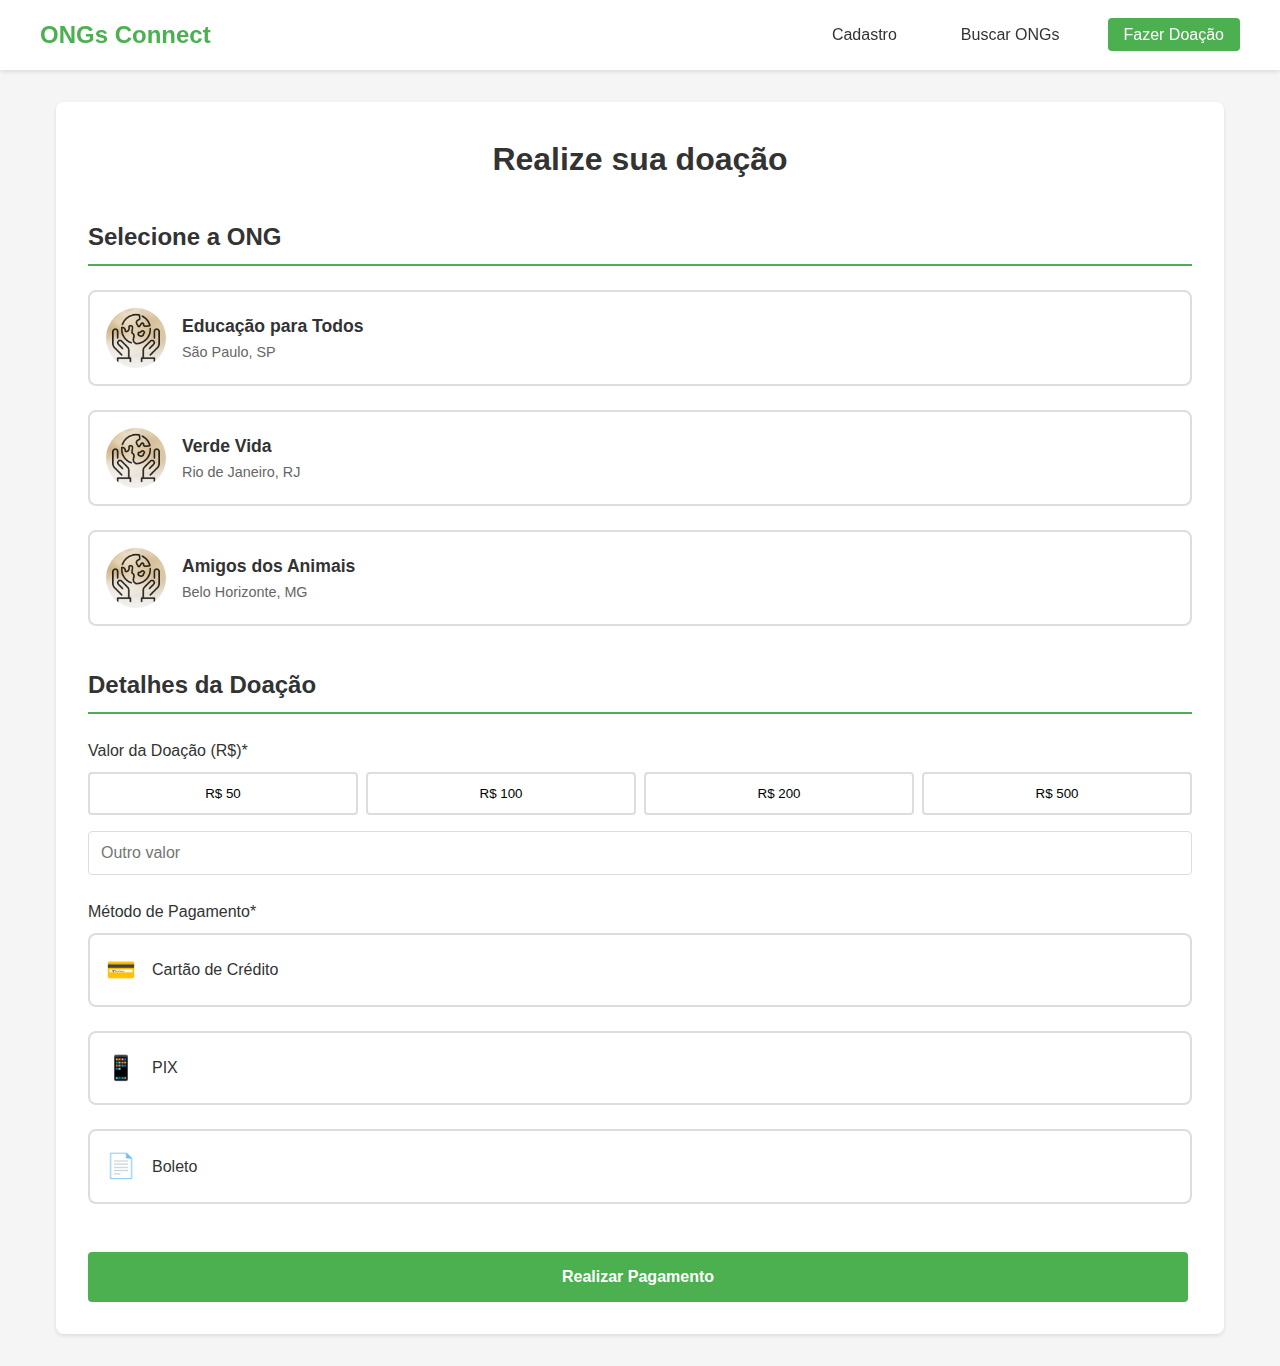
==== doacao.html @ fe6bc961 "Projeto IHC" ====
<!DOCTYPE html>
<html lang="pt-BR">
<head>
    <meta charset="UTF-8">
    <meta name="viewport" content="width=device-width, initial-scale=1.0">
    <title>Fazer Doação - Plataforma de Conexão ONGs</title>
    <link rel="stylesheet" href="style.css">
</head>
<body>
    <nav class="navbar">
        <div class="nav-container">
            <a href="/" class="logo">ONGs Connect</a>
            <ul class="nav-links">
                <li><a href="/">Cadastro</a></li>
                <li><a href="/busca-ongs.html">Buscar ONGs</a></li>
                <li><a href="/doacao.html" class="active">Fazer Doação</a></li>
            </ul>
        </div>
    </nav>

    <div class="container">
        <main class="donation-form">
            <h1>Realize sua doação</h1>

            <!-- Seleção de ONG -->
            <section class="ong-selection">
                <h2>Selecione a ONG</h2>
                <div class="ongs-list">
                    <div class="ong-option">
                        <input type="radio" id="ong1" name="ong" value="educacao-para-todos">
                        <label for="ong1">
                            <img src="/ONGs.png" alt="Lista de ONGs" class="ong-image" alt="Educação para Todos">
                            <div class="ong-details">
                                <h3>Educação para Todos</h3>
                                <p>São Paulo, SP</p>
                            </div>
                        </label>
                    </div>

                    <div class="ong-option">
                        <input type="radio" id="ong2" name="ong" value="verde-vida">
                        <label for="ong2">
                            <img src="/ONGs.png" alt="Lista de ONGs" class="ong-image" alt="Verde Vida">
                            <div class="ong-details">
                                <h3>Verde Vida</h3>
                                <p>Rio de Janeiro, RJ</p>
                            </div>
                        </label>
                    </div>

                    <div class="ong-option">
                        <input type="radio" id="ong3" name="ong" value="amigos-dos-animais">
                        <label for="ong3">
                            <img src="/ONGs.png" alt="Lista de ONGs" class="ong-image" alt="Amigos dos Animais">
                            <div class="ong-details">
                                <h3>Amigos dos Animais</h3>
                                <p>Belo Horizonte, MG</p>
                            </div>
                        </label>
                    </div>
                </div>
            </section>

            <!-- Formulário de Doação -->
            <form id="donationForm" class="donation-details">
                <h2>Detalhes da Doação</h2>
                
                <div class="form-group">
                    <label for="amount">Valor da Doação (R$)*</label>
                    <div class="amount-options">
                        <button type="button" class="amount-option" data-value="50">R$ 50</button>
                        <button type="button" class="amount-option" data-value="100">R$ 100</button>
                        <button type="button" class="amount-option" data-value="200">R$ 200</button>
                        <button type="button" class="amount-option" data-value="500">R$ 500</button>
                    </div>
                    <input type="number" id="amount" name="amount" min="1" step="0.01" required placeholder="Outro valor">
                </div>

                <div class="form-group">
                    <label for="payment">Método de Pagamento*</label>
                    <div class="payment-methods">
                        <div class="payment-option">
                            <input type="radio" id="credit-card" name="payment" value="credit-card" required>
                            <label for="credit-card">
                                <span class="payment-icon">💳</span>
                                Cartão de Crédito
                            </label>
                        </div>
                        <div class="payment-option">
                            <input type="radio" id="pix" name="payment" value="pix">
                            <label for="pix">
                                <span class="payment-icon">📱</span>
                                PIX
                            </label>
                        </div>
                        <div class="payment-option">
                            <input type="radio" id="boleto" name="payment" value="boleto">
                            <label for="boleto">
                                <span class="payment-icon">📄</span>
                                Boleto
                            </label>
                        </div>
                    </div>
                </div>

                <!-- Campos do Cartão de Crédito (inicialmente ocultos) -->
                <div id="creditCardFields" class="payment-fields" style="display: none;">
                    <div class="form-group">
                        <label for="card-number">Número do Cartão*</label>
                        <input type="text" id="card-number" placeholder="1234 5678 9012 3456" maxlength="19">
                    </div>
                    <div class="form-row">
                        <div class="form-group">
                            <label for="card-expiry">Validade*</label>
                            <input type="text" id="card-expiry" placeholder="MM/AA" maxlength="5">
                        </div>
                        <div class="form-group">
                            <label for="card-cvv">CVV*</label>
                            <input type="text" id="card-cvv" placeholder="123" maxlength="3">
                        </div>
                    </div>
                    <div class="form-group">
                        <label for="card-name">Nome no Cartão*</label>
                        <input type="text" id="card-name" placeholder="Nome como está no cartão">
                    </div>
                </div>

                <button type="submit" class="submit-button">Realizar Pagamento</button>
            </form>
        </main>
    </div>

    <!-- Modal de Confirmação -->
    <div id="confirmationModal" class="modal">
        <div class="modal-content">
            <h2>Doação Confirmada!</h2>
            <div class="confirmation-details">
                <p>Sua doação foi processada com sucesso.</p>
                <div class="transaction-details">
                    <h3>Detalhes da Transação</h3>
                    <p><strong>ONG:</strong> <span id="confirmOng"></span></p>
                    <p><strong>Valor:</strong> R$ <span id="confirmAmount"></span></p>
                    <p><strong>Data:</strong> <span id="confirmDate"></span></p>
                    <p><strong>Método de Pagamento:</strong> <span id="confirmPayment"></span></p>
                    <p><strong>Número da Transação:</strong> <span id="confirmTransaction"></span></p>
                </div>
            </div>
            <div class="modal-buttons">
                <button onclick="window.location.href='/'" class="secondary-button">Voltar ao Início</button>
                <button onclick="window.print()" class="submit-button">Imprimir Comprovante</button>
            </div>
        </div>
    </div>

    <!-- Modal de Erro -->
    <div id="errorModal" class="modal">
        <div class="modal-content">
            <h2>Erro no Pagamento</h2>
            <p>Ocorreu um erro ao processar seu pagamento. Por favor, tente novamente.</p>
            <div class="modal-buttons">
                <button onclick="closeErrorModal()" class="submit-button">Tentar Novamente</button>
            </div>
        </div>
    </div>

    <script src="script.js"></script>
</body>
</html>
---- style.css ----
:root {
    --primary-color: #4CAF50;
    --primary-hover: #45a049;
    --error-color: #f44336;
    --text-color: #333;
    --background-color: #f5f5f5;
    --border-color: #ddd;
    --shadow-color: rgba(0, 0, 0, 0.1);
}

* {
    margin: 0;
    padding: 0;
    box-sizing: border-box;
}

body {
    font-family: 'Segoe UI', Tahoma, Geneva, Verdana, sans-serif;
    line-height: 1.6;
    color: var(--text-color);
    background-color: var(--background-color);
}

.navbar {
    background-color: white;
    box-shadow: 0 2px 4px var(--shadow-color);
    padding: 1rem;
    position: sticky;
    top: 0;
    z-index: 100;
}

.nav-container {
    max-width: 1200px;
    margin: 0 auto;
    display: flex;
    justify-content: space-between;
    align-items: center;
}

.logo {
    font-size: 1.5rem;
    font-weight: bold;
    color: var(--primary-color);
    text-decoration: none;
}

.nav-links {
    display: flex;
    gap: 2rem;
    list-style: none;
}

.nav-links a {
    text-decoration: none;
    color: var(--text-color);
    font-weight: 500;
    padding: 0.5rem 1rem;
    border-radius: 4px;
    transition: all 0.2s;
}

.nav-links a:hover {
    background-color: var(--primary-color);
    color: white;
}

.nav-links a.active {
    background-color: var(--primary-color);
    color: white;
}

.container {
    max-width: 1200px;
    margin: 2rem auto;
    padding: 0 1rem;
}

/* Formulário de Doação */
.donation-form {
    background: white;
    padding: 2rem;
    border-radius: 8px;
    box-shadow: 0 2px 4px var(--shadow-color);
}

.donation-form h1,
.donation-form h2 {
    color: var(--text-color);
    margin-bottom: 1.5rem;
}

.donation-form h1 {
    text-align: center;
    font-size: 2rem;
}

.donation-form h2 {
    font-size: 1.5rem;
    border-bottom: 2px solid var(--primary-color);
    padding-bottom: 0.5rem;
    margin-top: 2rem;
}

/* Seleção de ONG */
.ongs-list {
    display: grid;
    gap: 1rem;
    margin-bottom: 2rem;
}

.ong-option {
    position: relative;
}

.ong-option input[type="radio"] {
    position: absolute;
    opacity: 0;
}

.ong-option label {
    display: flex;
    align-items: center;
    padding: 1rem;
    border: 2px solid var(--border-color);
    border-radius: 8px;
    cursor: pointer;
    transition: all 0.2s;
}

.ong-option input[type="radio"]:checked + label {
    border-color: var(--primary-color);
    background-color: #f0f9f0;
}

.ong-option img {
    width: 60px;
    height: 60px;
    border-radius: 50%;
    margin-right: 1rem;
    object-fit: cover;
}
.ongs-grid {
    display: grid;
    grid-template-columns: repeat(auto-fit, minmax(300px, 1fr));
    gap: 1.5rem;
    margin-top: 1rem;
}

.ong-card {
    background: white;
    padding: 1rem;
    border-radius: 8px;
    box-shadow: 0 2px 4px var(--shadow-color);
    display: flex;
    flex-direction: column;
    align-items: center;
    text-align: center;
}

.ong-image {
    width: 100%;
    height: 200px;
    object-fit: cover;
    border-radius: 8px;
}

.ong-info {
    padding: 1rem;
}

.ong-title {
    font-size: 1.25rem;
    font-weight: bold;
    margin-bottom: 0.5rem;
}

.ong-description {
    font-size: 0.9rem;
    color: #666;
    margin-bottom: 1rem;
}

.ong-location {
    font-size: 0.9rem;
    font-weight: 500;
    color: var(--primary-color);
    margin-bottom: 1rem;
}

.ong-button {
    display: inline-block;
    padding: 0.75rem 1.5rem;
    background-color: var(--primary-color);
    color: white;
    text-decoration: none;
    border-radius: 4px;
    font-weight: bold;
    transition: background 0.2s;
}

.ong-button:hover {
    background-color: var(--primary-hover);
}

.ong-details h3 {
    margin: 0;
    font-size: 1.1rem;
}

.ong-details p {
    margin: 0;
    color: #666;
    font-size: 0.9rem;
}

/* Valor da Doação */
.amount-options {
    display: grid;
    grid-template-columns: repeat(auto-fit, minmax(100px, 1fr));
    gap: 0.5rem;
    margin-bottom: 1rem;
}

.amount-option {
    padding: 0.75rem;
    border: 2px solid var(--border-color);
    border-radius: 4px;
    background: white;
    cursor: pointer;
    font-weight: 500;
    transition: all 0.2s;
}

.amount-option:hover,
.amount-option.selected {
    border-color: var(--primary-color);
    background-color: #f0f9f0;
}

/* Métodos de Pagamento */
.payment-methods {
    display: grid;
    gap: 1rem;
    margin-bottom: 1.5rem;
}

.payment-option {
    position: relative;
}

.payment-option input[type="radio"] {
    position: absolute;
    opacity: 0;
}

.payment-option label {
    display: flex;
    align-items: center;
    padding: 1rem;
    border: 2px solid var(--border-color);
    border-radius: 8px;
    cursor: pointer;
    transition: all 0.2s;
}

.payment-option input[type="radio"]:checked + label {
    border-color: var(--primary-color);
    background-color: #f0f9f0;
}

.payment-icon {
    font-size: 1.5rem;
    margin-right: 1rem;
}

/* Campos de Pagamento */
.payment-fields {
    margin-top: 1.5rem;
    padding: 1.5rem;
    border: 1px solid var(--border-color);
    border-radius: 8px;
    background-color: #f9f9f9;
}

/* Modal de Confirmação */
.confirmation-details {
    margin: 1.5rem 0;
}

.transaction-details {
    background-color: #f9f9f9;
    padding: 1.5rem;
    border-radius: 8px;
    margin-top: 1rem;
}

.transaction-details h3 {
    margin-bottom: 1rem;
    color: var(--primary-color);
}

.transaction-details p {
    margin-bottom: 0.5rem;
}

/* Elementos do Formulário */
.form-group {
    margin-bottom: 1.5rem;
}

.form-row {
    display: grid;
    grid-template-columns: 1fr 1fr;
    gap: 1rem;
}

label {
    display: block;
    margin-bottom: 0.5rem;
    color: var(--text-color);
    font-weight: 500;
}

input[type="text"],
input[type="email"],
input[type="password"],
input[type="date"],
input[type="tel"],
input[type="number"] {
    width: 100%;
    padding: 0.75rem;
    border: 1px solid var(--border-color);
    border-radius: 4px;
    font-size: 1rem;
}

input:focus {
    outline: none;
    border-color: var(--primary-color);
    box-shadow: 0 0 0 2px rgba(76, 175, 80, 0.1);
}
/* Seção de Filtros */
.search-filters {
    background: white;
    padding: 1.5rem;
    border-radius: 8px;
    box-shadow: 0 2px 4px var(--shadow-color);
    margin-bottom: 1.5rem;
    display: flex;
    flex-direction: column;
    align-items: center;
}

/* Grid dos Filtros */
.filters-grid {
    display: grid;
    grid-template-columns: repeat(4, 1fr);
    gap: 1rem;
    width: 100%;
    max-width: 1100px;
}

/* Grupo de cada filtro */
.filter-group {
    display: flex;
    flex-direction: column;
    width: 100%;
}

.filter-group label {
    font-weight: 600;
    margin-bottom: 0.5rem;
}

.filter-group select {
    width: 100%;
    padding: 0.75rem;
    border: 1px solid var(--border-color);
    border-radius: 4px;
    font-size: 1rem;
    background: white;
}

/* Botão de Aplicar Filtros */
.submit-button {
    margin-top: 1rem;
    width: 100%;
    max-width: 1100px;
    padding: 1rem;
    background-color: var(--primary-color);
    color: white;
    border: none;
    border-radius: 4px;
    font-size: 1rem;
    font-weight: 600;
    cursor: pointer;
    transition: background-color 0.2s;
}

.submit-button:hover {
    background-color: var(--primary-hover);
}

/* Responsividade para telas menores */
@media (max-width: 1024px) {
    .filters-grid {
        grid-template-columns: repeat(2, 1fr);
    }
}

@media (max-width: 600px) {
    .filters-grid {
        grid-template-columns: 1fr;
    }

    .submit-button {
        max-width: 100%;
    }
}


/* Modal */
.modal {
    display: none;
    position: fixed;
    top: 0;
    left: 0;
    width: 100%;
    height: 100%;
    background-color: rgba(0, 0, 0, 0.5);
    z-index: 1000;
}

.modal-content {
    background-color: white;
    margin: 10% auto;
    padding: 2rem;
    width: 90%;
    max-width: 600px;
    border-radius: 8px;
    position: relative;
}

.modal-buttons {
    margin-top: 1.5rem;
    display: flex;
    gap: 1rem;
    justify-content: flex-end;
}

.secondary-button {
    padding: 0.75rem 1.5rem;
    background-color: #f5f5f5;
    border: 1px solid var(--border-color);
    border-radius: 4px;
    cursor: pointer;
    font-weight: 500;
}

.secondary-button:hover {
    background-color: #ebebeb;
}

.error {
    color: var(--error-color);
    font-size: 0.875rem;
    margin-top: 0.25rem;
}

@media (max-width: 768px) {
    .nav-container {
        flex-direction: column;
        gap: 1rem;
    }

    .nav-links {
        flex-direction: column;
        gap: 0.5rem;
        width: 100%;
        text-align: center;
    }

    .container {
        margin: 1rem auto;
    }

    .donation-form {
        padding: 1.5rem;
    }

    .form-row {
        grid-template-columns: 1fr;
    }

    .modal-content {
        margin: 5% auto;
        padding: 1.5rem;
    }

    .amount-options {
        grid-template-columns: repeat(2, 1fr);
    }

    .modal-buttons {
        flex-direction: column;
    }
}
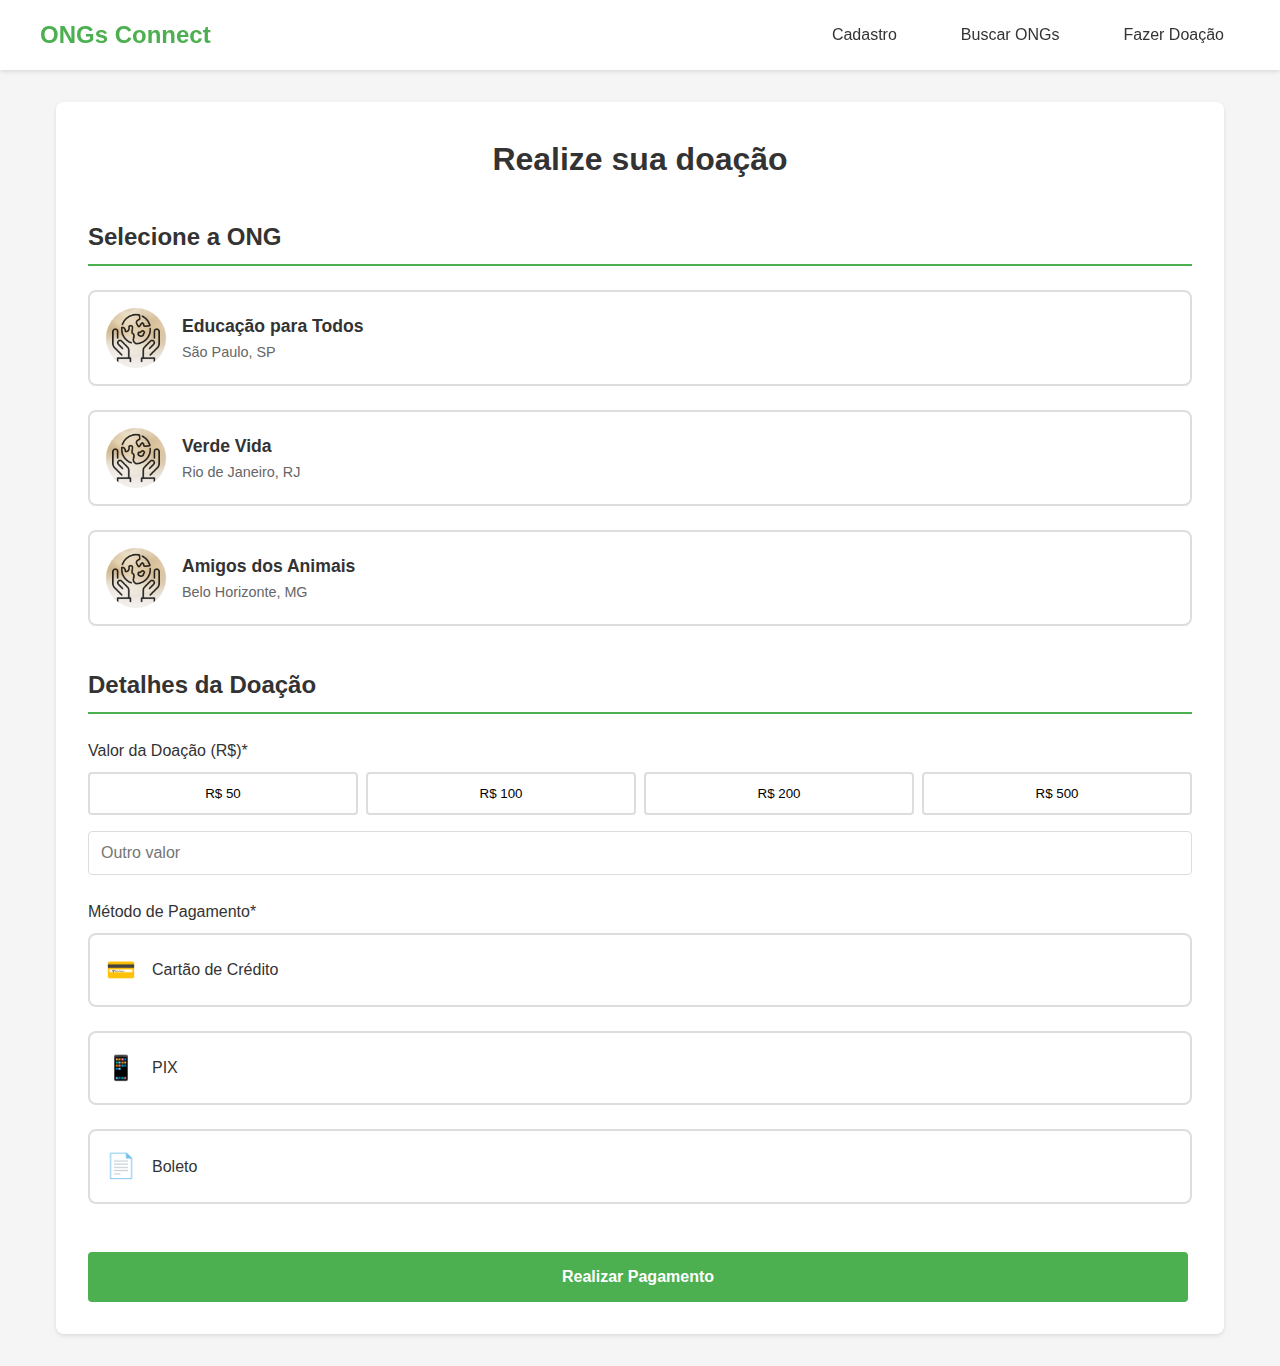
==== commit 0dbd95ec: "Projeto IHC link" ====
--- a/doacao.html
+++ b/doacao.html
@@ -9,11 +9,11 @@
 <body>
     <nav class="navbar">
         <div class="nav-container">
-            <a href="/" class="logo">ONGs Connect</a>
+            <a href="/IHC-Ongs/" class="logo">ONGs Connect</a>
             <ul class="nav-links">
-                <li><a href="/">Cadastro</a></li>
-                <li><a href="/busca-ongs.html">Buscar ONGs</a></li>
-                <li><a href="/doacao.html" class="active">Fazer Doação</a></li>
+                <li><a href="/IHC-Ongs/index.html">Cadastro</a></li>
+                <li><a href="/IHC-Ongs/busca-ongs.html">Buscar ONGs</a></li>
+                <li><a href="/IHC-Ongs/doacao.html">Fazer Doação</a></li>
             </ul>
         </div>
     </nav>
